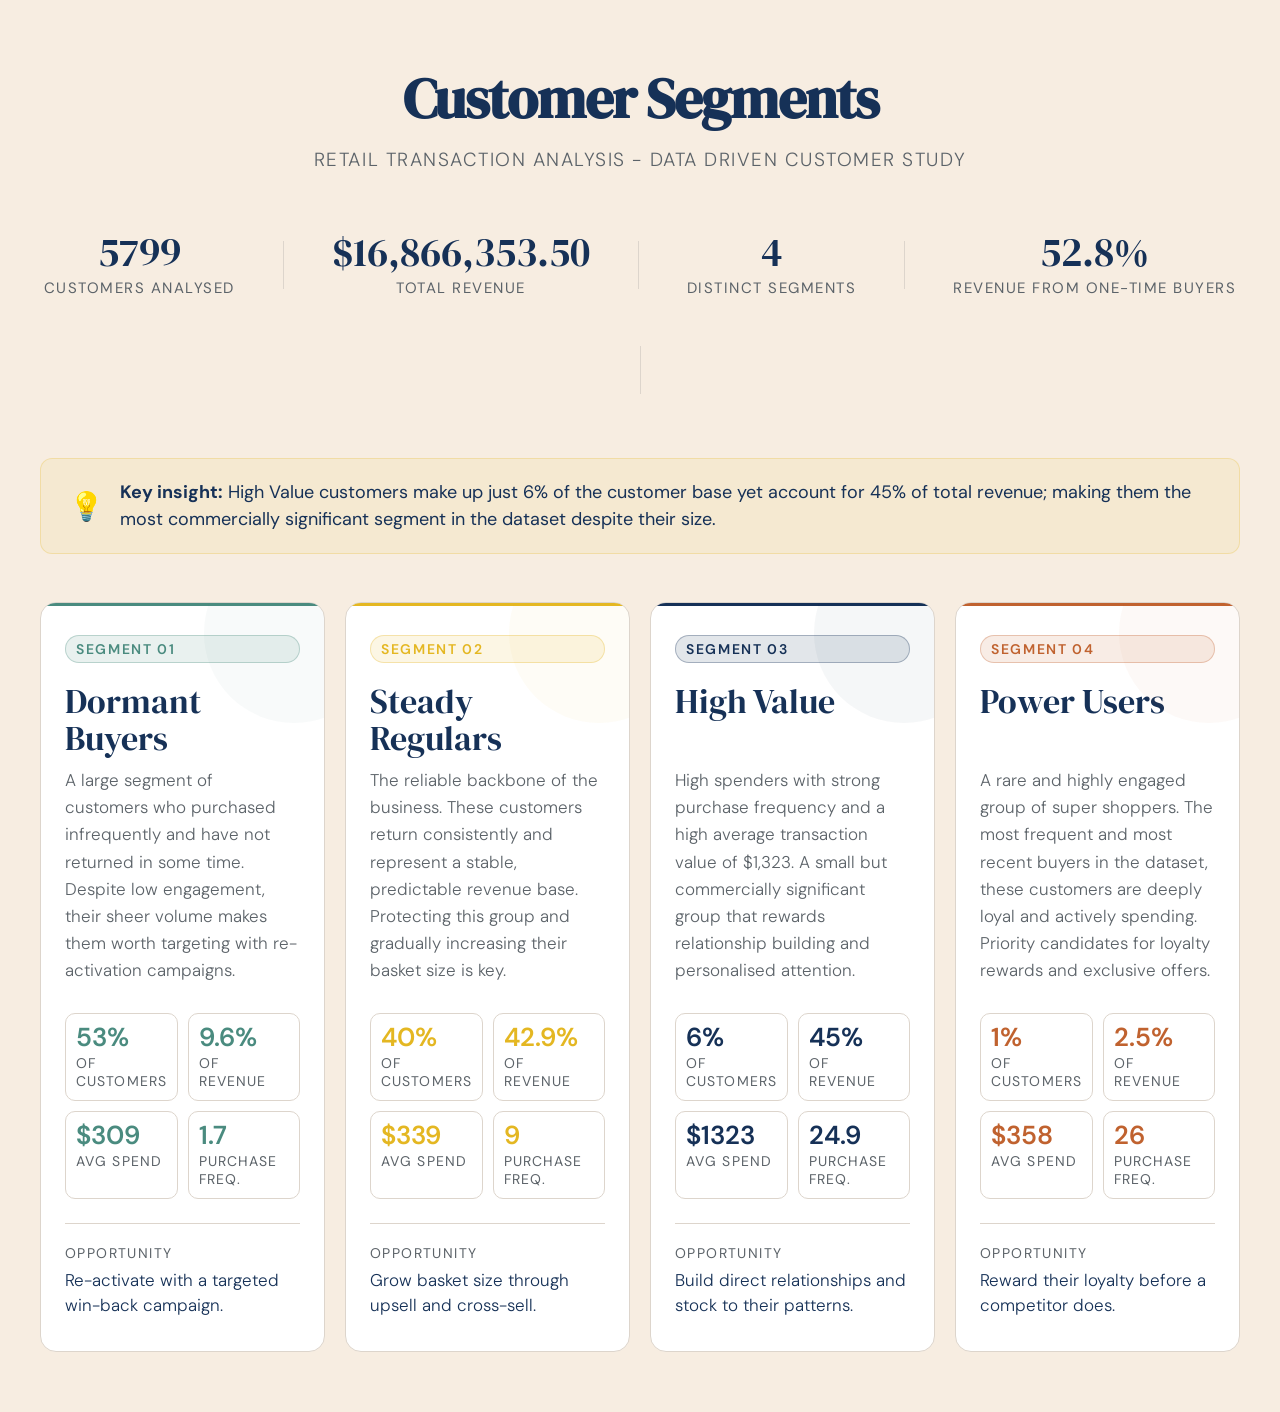
==== index.html @ 99032c41 "Update and rename segments.html to index.html" ====
<!DOCTYPE html>
<html lang="en">

<head>
    <meta charset="UTF-8">
    <meta name="viewport" content="width=device-width, initial-scale=1.0">
    <title>Customer Segments</title>
    <link rel="stylesheet" href="styles.css">
</head>
<body>
    <div class="header">
        <h1>Customer Segments</h1>
        <p>Retail Transaction Analysis - Data Driven Customer Study</p>
    </div>

    <div class="headline-stats">
        <div class="headline-stat">
            <div class="value">5799</div>
            <div class="label">Customers Analysed</div>
        </div>

        <div class="divider"></div>

        <div class="headline-stat">
            <div class="value"> $16,866,353.50</div>
            <div class="label">Total Revenue</div>
        </div>

        <div class="divider"></div>

        <div class="headline-stat">
            <div class="value">4</div>
            <div class="label">Distinct Segments</div>
        </div>

        <div class="divider"></div>

        <div class="headline-stat">
            <div class="value">52.8%</div>
            <div class="label">Revenue from One-Time Buyers</div>
        </div>

        <div class="divider"></div>

    </div>

    <div class="insight-banner">
            <div class="insight-icon">💡</div>
            <div class="insight-text">
                <strong>Key insight:</strong> High Value customers make up just 6% of the customer base yet account for 45% of total revenue; making them the most commercially significant segment in the dataset despite their size.
            </div>
    </div>

    <div class="grid">
        <div class="card one-time">
            <div class="card-tag">Segment 01</div>
            <div class="card-name">Dormant Buyers</div>
            <div class="card-desc">A large segment of customers who purchased infrequently and have not returned in some time. Despite low engagement, their sheer volume makes them worth targeting with re-activation campaigns.</div>
            
            <div class="stats-grid">
                <div class="stat">
                    <div class="stat-value">53%</div>
                    <div class="stat-label">of Customers</div>
                </div>
                <div class="stat">
                    <div class="stat-value">9.6%</div>
                    <div class="stat-label">of Revenue</div>
                </div>
                <div class="stat">
                    <div class="stat-value">$309</div>
                    <div class="stat-label">Avg Spend</div>
                </div>
                <div class="stat">
                    <div class="stat-value">1.7</div>
                    <div class="stat-label">Purchase Freq.</div>
                </div>
            </div>

            <div class="opportunity">
                <div class="opportunity-label">Opportunity</div>
                <div class="opportunity-text">Re-activate with a targeted win-back campaign.</div>
            </div>
        </div> 
        <div class="card vip">
            <div class="card-tag">Segment 02</div>
            <div class="card-name">Steady Regulars</div>
            <div class="card-desc">The reliable backbone of the business. These customers return consistently and represent a stable, predictable revenue base. Protecting this group and gradually increasing their basket size is key.</div>
            
            <div class="stats-grid">
                <div class="stat">
                    <div class="stat-value">40%</div>
                    <div class="stat-label">of Customers</div>
                </div>
                <div class="stat">
                    <div class="stat-value">42.9%</div>
                    <div class="stat-label">of Revenue</div>
                </div>
                <div class="stat">
                    <div class="stat-value">$339</div>
                    <div class="stat-label">Avg Spend</div>
                </div>
                <div class="stat">
                    <div class="stat-value">9</div>
                    <div class="stat-label">Purchase Freq.</div>
                </div>
            </div>

            <div class="opportunity">
                <div class="opportunity-label">Opportunity</div>
                <div class="opportunity-text">Grow basket size through upsell and cross-sell.</div>
            </div>
        </div>

        <div class="card core">
            <div class="card-tag">Segment 03</div>
            <div class="card-name">High Value</div>
            <div class="card-desc">High spenders with strong purchase frequency and a high average transaction value of $1,323. A small but commercially significant group that rewards relationship building and personalised attention.</div>
            
            <div class="stats-grid">
                <div class="stat">
                    <div class="stat-value">6%</div>
                    <div class="stat-label">of Customers</div>
                </div>
                <div class="stat">
                    <div class="stat-value">45%</div>
                    <div class="stat-label">of Revenue</div>
                </div>
                <div class="stat">
                    <div class="stat-value">$1323</div>
                    <div class="stat-label">Avg Spend</div>
                </div>
                <div class="stat">
                    <div class="stat-value">24.9</div>
                    <div class="stat-label">Purchase Freq.</div>
                </div>
            </div>

            <div class="opportunity">
                <div class="opportunity-label">Opportunity</div>
                <div class="opportunity-text">Build direct relationships and stock to their patterns.</div>
            </div>
        </div>

        <div class="card potential">
            <div class="card-tag">Segment 04</div>
            <div class="card-name">Power Users</div>
            <div class="card-desc">A rare and highly engaged group of super shoppers. The most frequent and most recent buyers in the dataset, these customers are deeply loyal and actively spending. Priority candidates for loyalty rewards and exclusive offers.</div>
            
            <div class="stats-grid">
                <div class="stat">
                    <div class="stat-value">1%</div>
                    <div class="stat-label">of Customers</div>
                </div>
                <div class="stat">
                    <div class="stat-value">2.5%</div>
                    <div class="stat-label">of Revenue</div>
                </div>
                <div class="stat">
                    <div class="stat-value">$358</div>
                    <div class="stat-label">Avg Spend</div>
                </div>
                <div class="stat">
                    <div class="stat-value">26</div>
                    <div class="stat-label">Purchase Freq.</div>
                </div>
            </div>

            <div class="opportunity">
                <div class="opportunity-label">Opportunity</div>
                <div class="opportunity-text">Reward their loyalty before a competitor does.</div>
            </div>
        </div>

    </div>
</body>

</html>
---- styles.css ----
@import url('https://fonts.googleapis.com/css2?family=DM+Serif+Display&family=DM+Sans:wght@300;400;500;600&display=swap');

*, *::before, *::after {
    box-sizing: border-box;
    margin: 0;
    padding: 0;
}

:root {
    --bg : #f7ede1;
    --surface: #ffffff;
    --border: #ddd5cc;
    --text: #163157;
    --muted: #5c6369;
}
html {
  font-size: 20px;
}

body {
    background: var(--bg);
    color: var(--text);
    font-family: 'DM Sans', sans-serif;
    min-height: 100vh;
    padding: 60px 40px;
}

.header {
  text-align: center;
  margin-bottom: 60px;
}

.header h1 {
  font-family: 'DM Serif Display', serif;
  font-size: 2.8rem;
  letter-spacing: -0.02em;
  margin-bottom: 10px;
}

.header p {
  color: var(--muted);
  font-size: 0.95rem;
  font-weight: 300;
  letter-spacing: 0.08em;
  text-transform: uppercase;
}

.headline-stats {
  display: flex;
  justify-content: center;
  align-items: center;
  gap: 48px;
  margin-bottom: 64px;
  flex-wrap: wrap;
}

.headline-stat {
  text-align: center;
}

.headline-stat .value {
  font-family: 'DM Serif Display', serif;
  font-size: 2rem;
  line-height: 1;
  margin-bottom: 6px;
}

.headline-stat .label {
  font-size: 0.75rem;
  color: var(--muted);
  text-transform: uppercase;
  letter-spacing: 0.1em;
}

.divider {
  width: 1px;
  height: 48px;
  background: var(--border);
}

.insight-banner {
  max-width: 1200px;
  margin: 0 auto 48px;
  background: color-mix(in srgb, #e4b722 8%, transparent);
  border: 1px solid color-mix(in srgb, #e4b722 25%, transparent);
  border-radius: 12px;
  padding: 20px 28px;
  display: flex;
  align-items: center;
  gap: 16px;
}

.insight-icon {
  font-size: 1.4rem;
  flex-shrink: 0;
}

.insight-text {
  font-size: 0.9rem;
  line-height: 1.5;
}

.insight-text strong {
  color: #163157;
}

.grid {
  display: grid;
  align-items: stretch;
  grid-template-columns: repeat(auto-fit, minmax(280px, 1fr));
  gap: 20px;
  max-width: 1200px;
  margin: 0 auto;
}

.card {
  background: var(--surface);
  border: 1px solid var(--border);
  border-radius: 16px;
  padding: 32px 24px;
  position: relative;
  overflow: hidden;
  display: flex;
  flex-direction: column;
  transition: transform 0.2s ease, border-color 0.2s ease;
}

.card:hover {
  transform: translateY(-4px);
  border-color: var(--accent);
}

.card::before {
  content: '';
  position: absolute;
  top: 0; left: 0; right: 0;
  height: 3px;
  background: var(--accent);
}

.card::after {
  content: '';
  position: absolute;
  top: -60px; right: -60px;
  width: 180px; height: 180px;
  border-radius: 50%;
  background: var(--accent);
  opacity: 0.04;
}

.card.one-time { --accent: #4a8b7f; }
.card.vip      { --accent: #e4b722; }
.card.core     { --accent: #163157; }
.card.potential{ --accent: #c0622f; }

.card-tag {
  display: inline-block;
  font-size: 0.7rem;
  font-weight: 600;
  letter-spacing: 0.12em;
  text-transform: uppercase;
  color: var(--accent);
  background: color-mix(in srgb, var(--accent) 12%, transparent);
  border: 1px solid color-mix(in srgb, var(--accent) 30%, transparent);
  padding: 4px 10px;
  border-radius: 20px;
  margin-bottom: 20px;
}

.card-name {
  font-family: 'DM Serif Display', serif;
  font-size: 1.7rem;
  line-height: 1.1;
  margin-bottom: 8px;
  min-height: 3.8rem;
}

.card-desc {
  font-size: 0.85rem;
  color: var(--muted);
  line-height: 1.6;
  margin-bottom: 28px;
  font-weight: 300;
  flex: 1;
  min-height: 120p
}

.stats-grid {
  display: grid;
  grid-template-columns: 1fr 1fr;
  gap: 10px;
  margin-bottom: 24px;
}

.stat {
  background: rgba(255,255,255,0.03);
  border: 1px solid var(--border);
  border-radius: 10px;
  padding: 10px;
  min-width: 0;
}

.stat .stat-value {
  font-size: 1.3rem;
  font-weight: 600;
  color: var(--accent);
  line-height: 1;
  margin-bottom: 4px;
}

.stat .stat-label {
  font-size: 0.7rem;
  color: var(--muted);
  text-transform: uppercase;
  letter-spacing: 0.08em;
}

.opportunity {
  border-top: 1px solid var(--border);
  padding-top: 20px;
}

.opportunity-label {
  font-size: 0.7rem;
  text-transform: uppercase;
  letter-spacing: 0.1em;
  color: var(--muted);
  margin-bottom: 6px;
}

.opportunity-text {
  font-size: 0.85rem;
  line-height: 1.5;
  font-weight: 300;
}
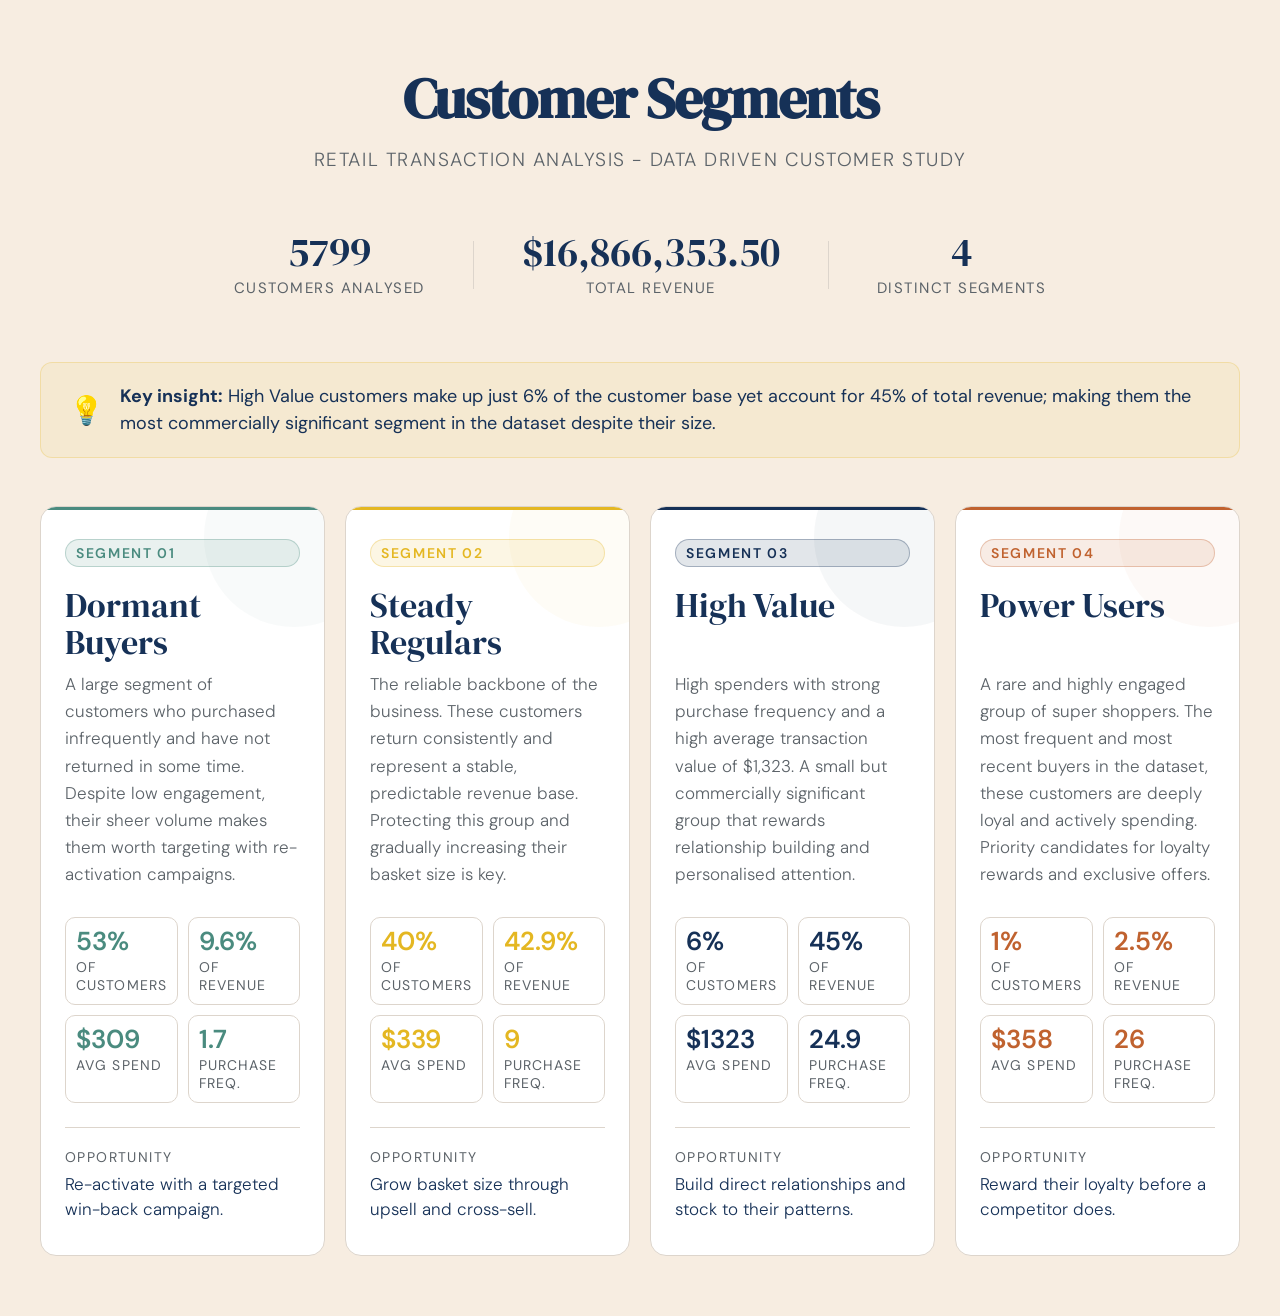
==== commit 0c027436: "Fix HTML formatting and remove duplicates" ====
--- a/index.html
+++ b/index.html
@@ -33,14 +33,6 @@
             <div class="label">Distinct Segments</div>
         </div>
 
-        <div class="divider"></div>
-
-        <div class="headline-stat">
-            <div class="value">52.8%</div>
-            <div class="label">Revenue from One-Time Buyers</div>
-        </div>
-
-        <div class="divider"></div>
 
     </div>
 
@@ -175,3 +167,4 @@
 </body>
 
 </html>
+
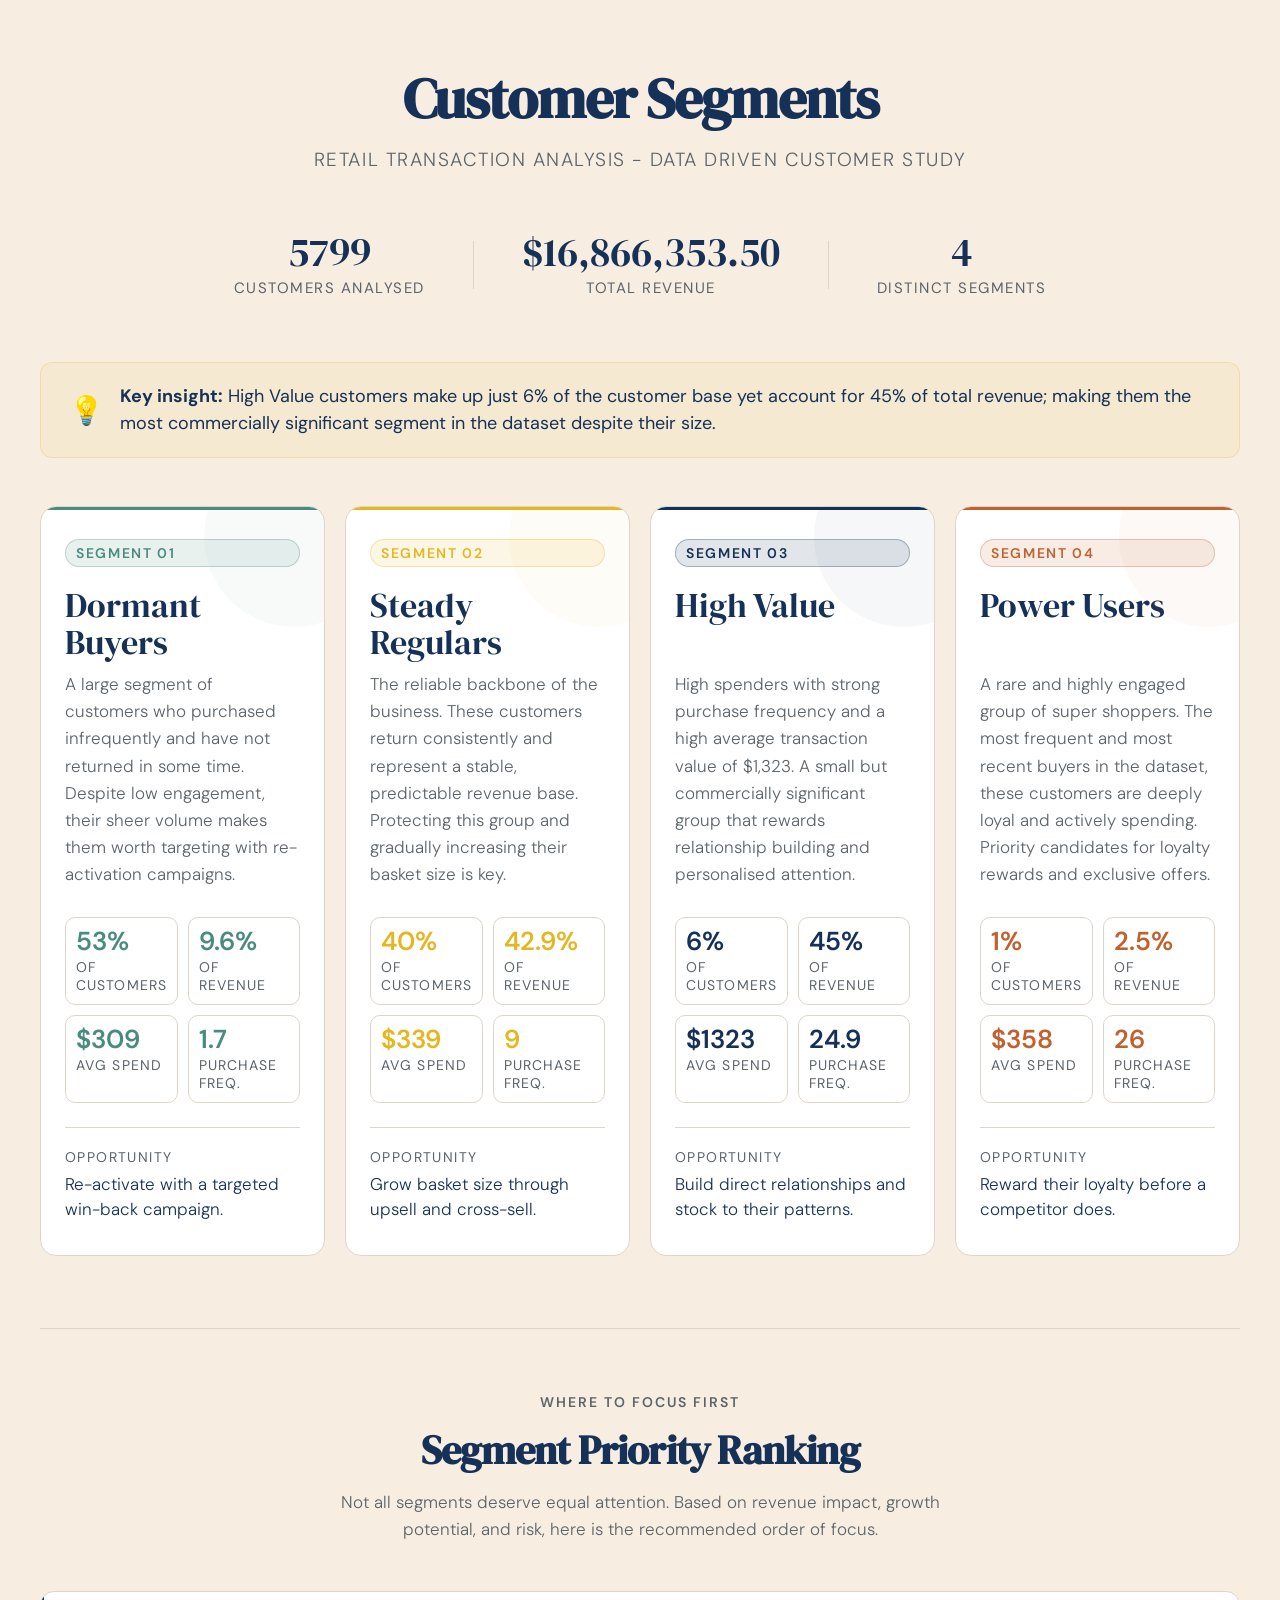
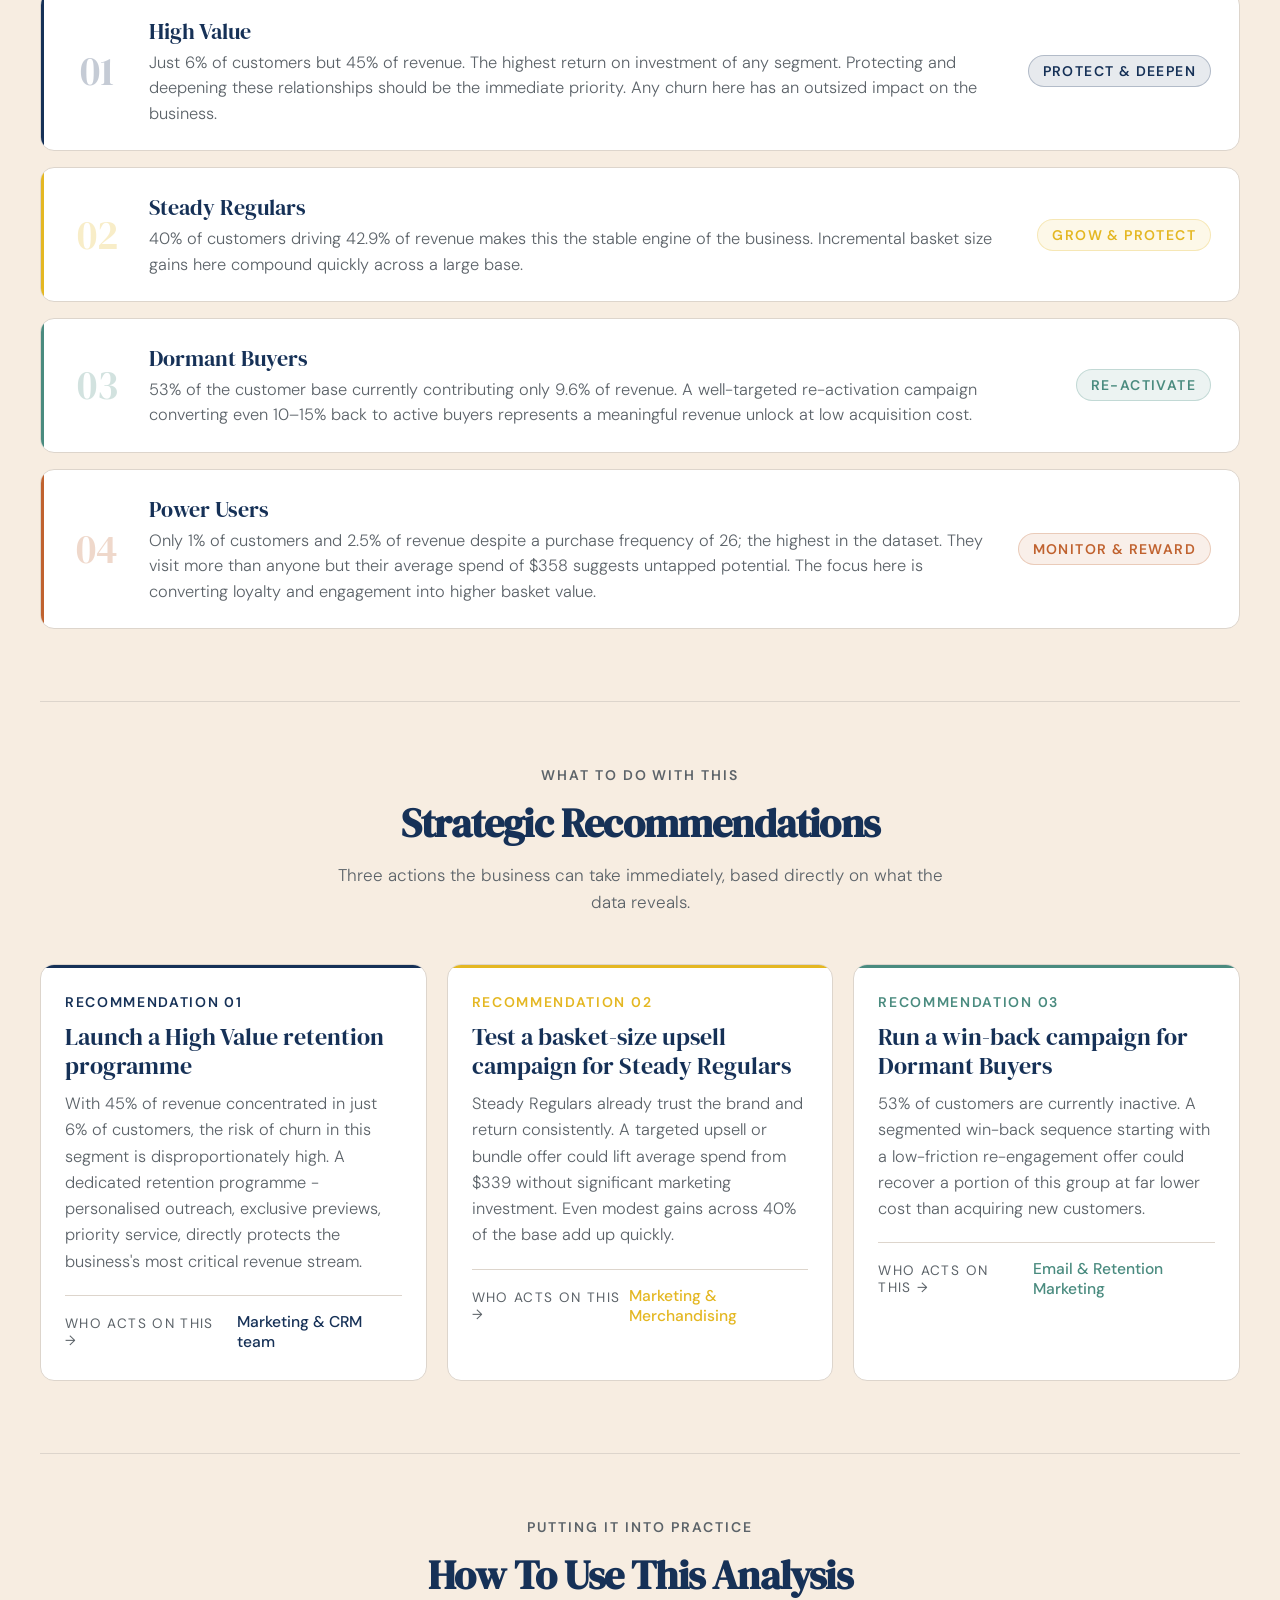
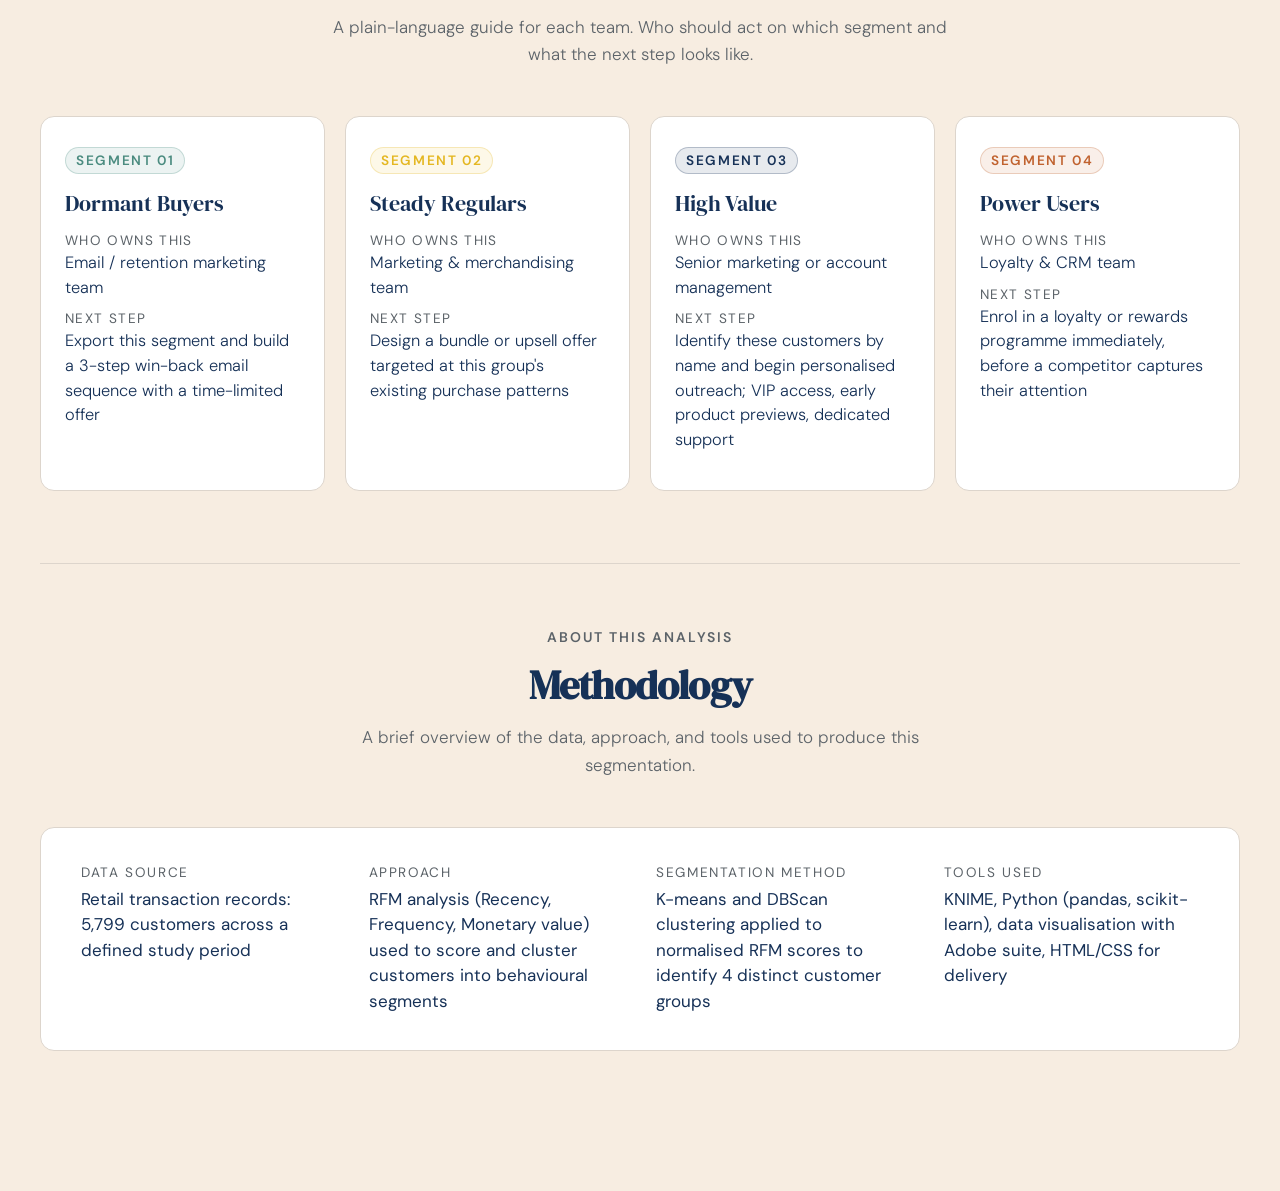
==== commit 1c7b8193: "Add files via upload" ====
--- a/index.html
+++ b/index.html
@@ -1,6 +1,6 @@
 <!DOCTYPE html>
 <html lang="en">
-
+<!--check connection test-->
 <head>
     <meta charset="UTF-8">
     <meta name="viewport" content="width=device-width, initial-scale=1.0">
@@ -164,6 +164,184 @@
         </div>
 
     </div>
+    <hr class="section-divider">
+
+    <div class="section-header">
+        <div class="section-label">Where to focus first</div>
+        <h2>Segment Priority Ranking</h2>
+        <p>Not all segments deserve equal attention. Based on revenue impact, growth potential, and risk, here is the recommended order of focus.</p>
+    </div>
+
+    <div class="priority-list">
+        <div class="priority-item p1">
+            <div class="priority-rank">01</div>
+            <div class="priority-body">
+                <div class="priority-name">High Value</div>
+                <div class="priority-rationale">Just 6% of customers but 45% of revenue. The highest return on investment of any segment. Protecting and deepening these relationships should be the immediate priority. Any churn here has an outsized impact on the business.</div>
+            </div>
+            <div class="priority-badge">Protect &amp; Deepen</div>
+        </div>
+
+        <div class="priority-item p2">
+            <div class="priority-rank">02</div>
+            <div class="priority-body">
+                <div class="priority-name">Steady Regulars</div>
+                <div class="priority-rationale">40% of customers driving 42.9% of revenue makes this the stable engine of the business. Incremental basket size gains here compound quickly across a large base.</div>
+            </div>
+            <div class="priority-badge">Grow &amp; Protect</div>
+        </div>
+
+        <div class="priority-item p3">
+            <div class="priority-rank">03</div>
+            <div class="priority-body">
+                <div class="priority-name">Dormant Buyers</div>
+                <div class="priority-rationale">53% of the customer base currently contributing only 9.6% of revenue. A well-targeted re-activation campaign converting even 10–15% back to active buyers represents a meaningful revenue unlock at low acquisition cost.</div>
+            </div>
+            <div class="priority-badge">Re-activate</div>
+        </div>
+
+        <div class="priority-item p4">
+            <div class="priority-rank">04</div>
+            <div class="priority-body">
+                <div class="priority-name">Power Users</div>
+                <div class="priority-rationale">Only 1% of customers and 2.5% of revenue despite a purchase frequency of 26; the highest in the dataset. They visit more than anyone but their average spend of $358 suggests untapped potential. The focus here is converting loyalty and engagement into higher basket value.</div>
+            </div>
+            <div class="priority-badge">Monitor &amp; Reward</div>
+        </div>
+    </div>
+
+    <hr class="section-divider">
+
+    <div class="section-header">
+        <div class="section-label">What to do with this</div>
+        <h2>Strategic Recommendations</h2>
+        <p>Three actions the business can take immediately, based directly on what the data reveals.</p>
+    </div>
+
+    <div class="recs-grid">
+        <div class="rec-card r1">
+            <div class="rec-number">Recommendation 01</div>
+            <div class="rec-title">Launch a High Value retention programme</div>
+            <div class="rec-desc">With 45% of revenue concentrated in just 6% of customers, the risk of churn in this segment is disproportionately high. A dedicated retention programme - personalised outreach, exclusive previews, priority service, directly protects the business's most critical revenue stream.</div>
+            <div class="rec-team">
+                <div class="rec-team-label">Who acts on this →</div>
+                <div class="rec-team-value">Marketing &amp; CRM team</div>
+            </div>
+        </div>
+
+        <div class="rec-card r2">
+            <div class="rec-number">Recommendation 02</div>
+            <div class="rec-title">Test a basket-size upsell campaign for Steady Regulars</div>
+            <div class="rec-desc">Steady Regulars already trust the brand and return consistently. A targeted upsell or bundle offer could lift average spend from $339 without significant marketing investment. Even modest gains across 40% of the base add up quickly.</div>
+            <div class="rec-team">
+                <div class="rec-team-label">Who acts on this →</div>
+                <div class="rec-team-value">Marketing &amp; Merchandising</div>
+            </div>
+        </div>
+
+        <div class="rec-card r3">
+            <div class="rec-number">Recommendation 03</div>
+            <div class="rec-title">Run a win-back campaign for Dormant Buyers</div>
+            <div class="rec-desc">53% of customers are currently inactive. A segmented win-back sequence starting with a low-friction re-engagement offer could recover a portion of this group at far lower cost than acquiring new customers.</div>
+            <div class="rec-team">
+                <div class="rec-team-label">Who acts on this →</div>
+                <div class="rec-team-value">Email &amp; Retention Marketing</div>
+            </div>
+        </div>
+    </div>
+
+    <hr class="section-divider">
+
+    <div class="section-header">
+        <div class="section-label">Putting it into practice</div>
+        <h2>How To Use This Analysis</h2>
+        <p>A plain-language guide for each team. Who should act on which segment and what the next step looks like.</p>
+    </div>
+
+    <div class="how-grid">
+        <div class="how-card h1">
+            <div class="how-segment-tag">Segment 01</div>
+            <div class="how-segment-name">Dormant Buyers</div>
+            <div class="how-row">
+                <div class="how-row-label">Who owns this</div>
+                <div class="how-row-value">Email / retention marketing team</div>
+            </div>
+            <div class="how-row">
+                <div class="how-row-label">Next step</div>
+                <div class="how-row-value">Export this segment and build a 3-step win-back email sequence with a time-limited offer</div>
+            </div>
+            
+        </div>
+
+        <div class="how-card h2">
+            <div class="how-segment-tag">Segment 02</div>
+            <div class="how-segment-name">Steady Regulars</div>
+            <div class="how-row">
+                <div class="how-row-label">Who owns this</div>
+                <div class="how-row-value">Marketing &amp; merchandising team</div>
+            </div>
+            <div class="how-row">
+                <div class="how-row-label">Next step</div>
+                <div class="how-row-value">Design a bundle or upsell offer targeted at this group's existing purchase patterns</div>
+            </div>
+            
+        </div>
+
+        <div class="how-card h3">
+            <div class="how-segment-tag">Segment 03</div>
+            <div class="how-segment-name">High Value</div>
+            <div class="how-row">
+                <div class="how-row-label">Who owns this</div>
+                <div class="how-row-value">Senior marketing or account management</div>
+            </div>
+            <div class="how-row">
+                <div class="how-row-label">Next step</div>
+                <div class="how-row-value">Identify these customers by name and begin personalised outreach; VIP access, early product previews, dedicated support</div>
+            </div>
+            
+        </div>
+
+        <div class="how-card h4">
+            <div class="how-segment-tag">Segment 04</div>
+            <div class="how-segment-name">Power Users</div>
+            <div class="how-row">
+                <div class="how-row-label">Who owns this</div>
+                <div class="how-row-value">Loyalty &amp; CRM team</div>
+            </div>
+            <div class="how-row">
+                <div class="how-row-label">Next step</div>
+                <div class="how-row-value">Enrol in a loyalty or rewards programme immediately, before a competitor captures their attention</div>
+            </div>
+           
+        </div>
+    </div>
+
+    <hr class="section-divider">
+
+    <div class="section-header">
+        <div class="section-label">About this analysis</div>
+        <h2>Methodology</h2>
+        <p>A brief overview of the data, approach, and tools used to produce this segmentation.</p>
+    </div>
+
+    <div class="methodology-box">
+        <div class="method-item">
+            <div class="method-label">Data Source</div>
+            <div class="method-value">Retail transaction records: 5,799 customers across a defined study period</div>
+        </div>
+        <div class="method-item">
+            <div class="method-label">Approach</div>
+            <div class="method-value">RFM analysis (Recency, Frequency, Monetary value) used to score and cluster customers into behavioural segments</div>
+        </div>
+        <div class="method-item">
+            <div class="method-label">Segmentation Method</div>
+            <div class="method-value">K-means and DBScan clustering applied to normalised RFM scores to identify 4 distinct customer groups</div>
+        </div>
+        <div class="method-item">
+            <div class="method-label">Tools Used</div>
+            <div class="method-value">KNIME, Python (pandas, scikit-learn), data visualisation with Adobe suite, HTML/CSS for delivery</div>
+        </div>
+    </div>
 </body>
 
 </html>
--- a/styles.css
+++ b/styles.css
@@ -232,4 +232,267 @@
   font-size: 0.85rem;
   line-height: 1.5;
   font-weight: 300;
+}
+
+.section-divider {
+    max-width: 1200px;
+    margin: 72px auto 0;
+    border: none;
+    border-top: 1px solid var(--border);
+}
+
+.section-header {
+    text-align: center;
+    margin: 64px auto 48px;
+    max-width: 640px;
+}
+
+.section-label {
+    font-size: 0.7rem;
+    font-weight: 600;
+    letter-spacing: 0.14em;
+    text-transform: uppercase;
+    color: var(--muted);
+    margin-bottom: 12px;
+}
+
+.section-header h2 {
+    font-family: 'DM Serif Display', serif;
+    font-size: 2rem;
+    letter-spacing: -0.02em;
+    margin-bottom: 12px;
+}
+
+.section-header p {
+    font-size: 0.85rem;
+    color: var(--muted);
+    line-height: 1.6;
+    font-weight: 300;
+}
+
+.priority-list {
+    max-width: 1200px;
+    margin: 0 auto;
+    display: flex;
+    flex-direction: column;
+    gap: 16px;
+}
+
+.priority-item {
+    background: var(--surface);
+    border: 1px solid var(--border);
+    border-radius: 14px;
+    padding: 24px 28px;
+    display: grid;
+    grid-template-columns: 56px 1fr auto;
+    align-items: center;
+    gap: 24px;
+    position: relative;
+    overflow: hidden;
+    transition: transform 0.2s ease;
+}
+
+.priority-item:hover { transform: translateX(4px); }
+
+.priority-item::before {
+    content: '';
+    position: absolute;
+    left: 0; top: 0; bottom: 0;
+    width: 3px;
+    background: var(--item-accent);
+    border-radius: 3px 0 0 3px;
+}
+
+.priority-item.p1 { --item-accent: #163157; }
+.priority-item.p2 { --item-accent: #e4b722; }
+.priority-item.p3 { --item-accent: #4a8b7f; }
+.priority-item.p4 { --item-accent: #c0622f; }
+
+.priority-rank {
+    font-family: 'DM Serif Display', serif;
+    font-size: 2rem;
+    color: color-mix(in srgb, var(--item-accent) 25%, transparent);
+    line-height: 1;
+    text-align: center;
+}
+
+.priority-name {
+    font-family: 'DM Serif Display', serif;
+    font-size: 1.1rem;
+    margin-bottom: 4px;
+}
+
+.priority-rationale {
+    font-size: 0.82rem;
+    color: var(--muted);
+    line-height: 1.55;
+    font-weight: 300;
+}
+
+.priority-badge {
+    font-size: 0.7rem;
+    font-weight: 600;
+    letter-spacing: 0.1em;
+    text-transform: uppercase;
+    color: var(--item-accent);
+    background: color-mix(in srgb, var(--item-accent) 10%, transparent);
+    border: 1px solid color-mix(in srgb, var(--item-accent) 25%, transparent);
+    padding: 6px 14px;
+    border-radius: 20px;
+    white-space: nowrap;
+}
+
+.recs-grid {
+    max-width: 1200px;
+    margin: 0 auto;
+    display: grid;
+    grid-template-columns: repeat(auto-fit, minmax(300px, 1fr));
+    gap: 20px;
+}
+
+.rec-card {
+    background: var(--surface);
+    border: 1px solid var(--border);
+    border-radius: 14px;
+    padding: 28px 24px;
+    position: relative;
+    overflow: hidden;
+}
+
+.rec-card::before {
+    content: '';
+    position: absolute;
+    top: 0; left: 0; right: 0;
+    height: 3px;
+    background: var(--rec-accent);
+}
+
+.rec-card.r1 { --rec-accent: #163157; }
+.rec-card.r2 { --rec-accent: #e4b722; }
+.rec-card.r3 { --rec-accent: #4a8b7f; }
+
+.rec-number {
+    font-size: 0.7rem;
+    font-weight: 600;
+    letter-spacing: 0.12em;
+    text-transform: uppercase;
+    color: var(--rec-accent);
+    margin-bottom: 12px;
+}
+
+.rec-title {
+    font-family: 'DM Serif Display', serif;
+    font-size: 1.2rem;
+    margin-bottom: 10px;
+    line-height: 1.2;
+}
+
+.rec-desc {
+    font-size: 0.82rem;
+    color: var(--muted);
+    line-height: 1.6;
+    font-weight: 300;
+    margin-bottom: 20px;
+}
+
+.rec-team {
+    display: flex;
+    align-items: center;
+    gap: 8px;
+    padding-top: 16px;
+    border-top: 1px solid var(--border);
+}
+
+.rec-team-label {
+    font-size: 0.68rem;
+    text-transform: uppercase;
+    letter-spacing: 0.1em;
+    color: var(--muted);
+}
+
+.rec-team-value {
+    font-size: 0.78rem;
+    font-weight: 500;
+    color: var(--rec-accent);
+}
+
+.how-grid {
+    max-width: 1200px;
+    margin: 0 auto;
+    display: grid;
+    grid-template-columns: repeat(auto-fit, minmax(240px, 1fr));
+    gap: 20px;
+}
+
+.how-card {
+    background: var(--surface);
+    border: 1px solid var(--border);
+    border-radius: 14px;
+    padding: 28px 24px;
+}
+
+.how-segment-tag {
+    display: inline-block;
+    font-size: 0.68rem;
+    font-weight: 600;
+    letter-spacing: 0.12em;
+    text-transform: uppercase;
+    color: var(--how-accent);
+    background: color-mix(in srgb, var(--how-accent) 10%, transparent);
+    border: 1px solid color-mix(in srgb, var(--how-accent) 25%, transparent);
+    padding: 4px 10px;
+    border-radius: 20px;
+    margin-bottom: 14px;
+}
+
+.how-card.h1 { --how-accent: #4a8b7f; }
+.how-card.h2 { --how-accent: #e4b722; }
+.how-card.h3 { --how-accent: #163157; }
+.how-card.h4 { --how-accent: #c0622f; }
+
+.how-segment-name {
+    font-family: 'DM Serif Display', serif;
+    font-size: 1.1rem;
+    margin-bottom: 14px;
+}
+
+.how-row { margin-bottom: 10px; }
+
+.how-row-label {
+    font-size: 0.68rem;
+    text-transform: uppercase;
+    letter-spacing: 0.1em;
+    color: var(--muted);
+    margin-bottom: 2px;
+}
+
+.how-row-value {
+    font-size: 0.82rem;
+    line-height: 1.5;
+    font-weight: 300;
+}
+
+.methodology-box {
+    max-width: 1200px;
+    margin: 0 auto 80px;
+    background: var(--surface);
+    border: 1px solid var(--border);
+    border-radius: 14px;
+    padding: 36px 40px;
+    display: grid;
+    grid-template-columns: repeat(auto-fit, minmax(200px, 1fr));
+    gap: 32px;
+}
+
+.method-label {
+    font-size: 0.68rem;
+    text-transform: uppercase;
+    letter-spacing: 0.12em;
+    color: var(--muted);
+    margin-bottom: 6px;
+}
+
+.method-value {
+    font-size: 0.85rem;
+    line-height: 1.5;
 }
